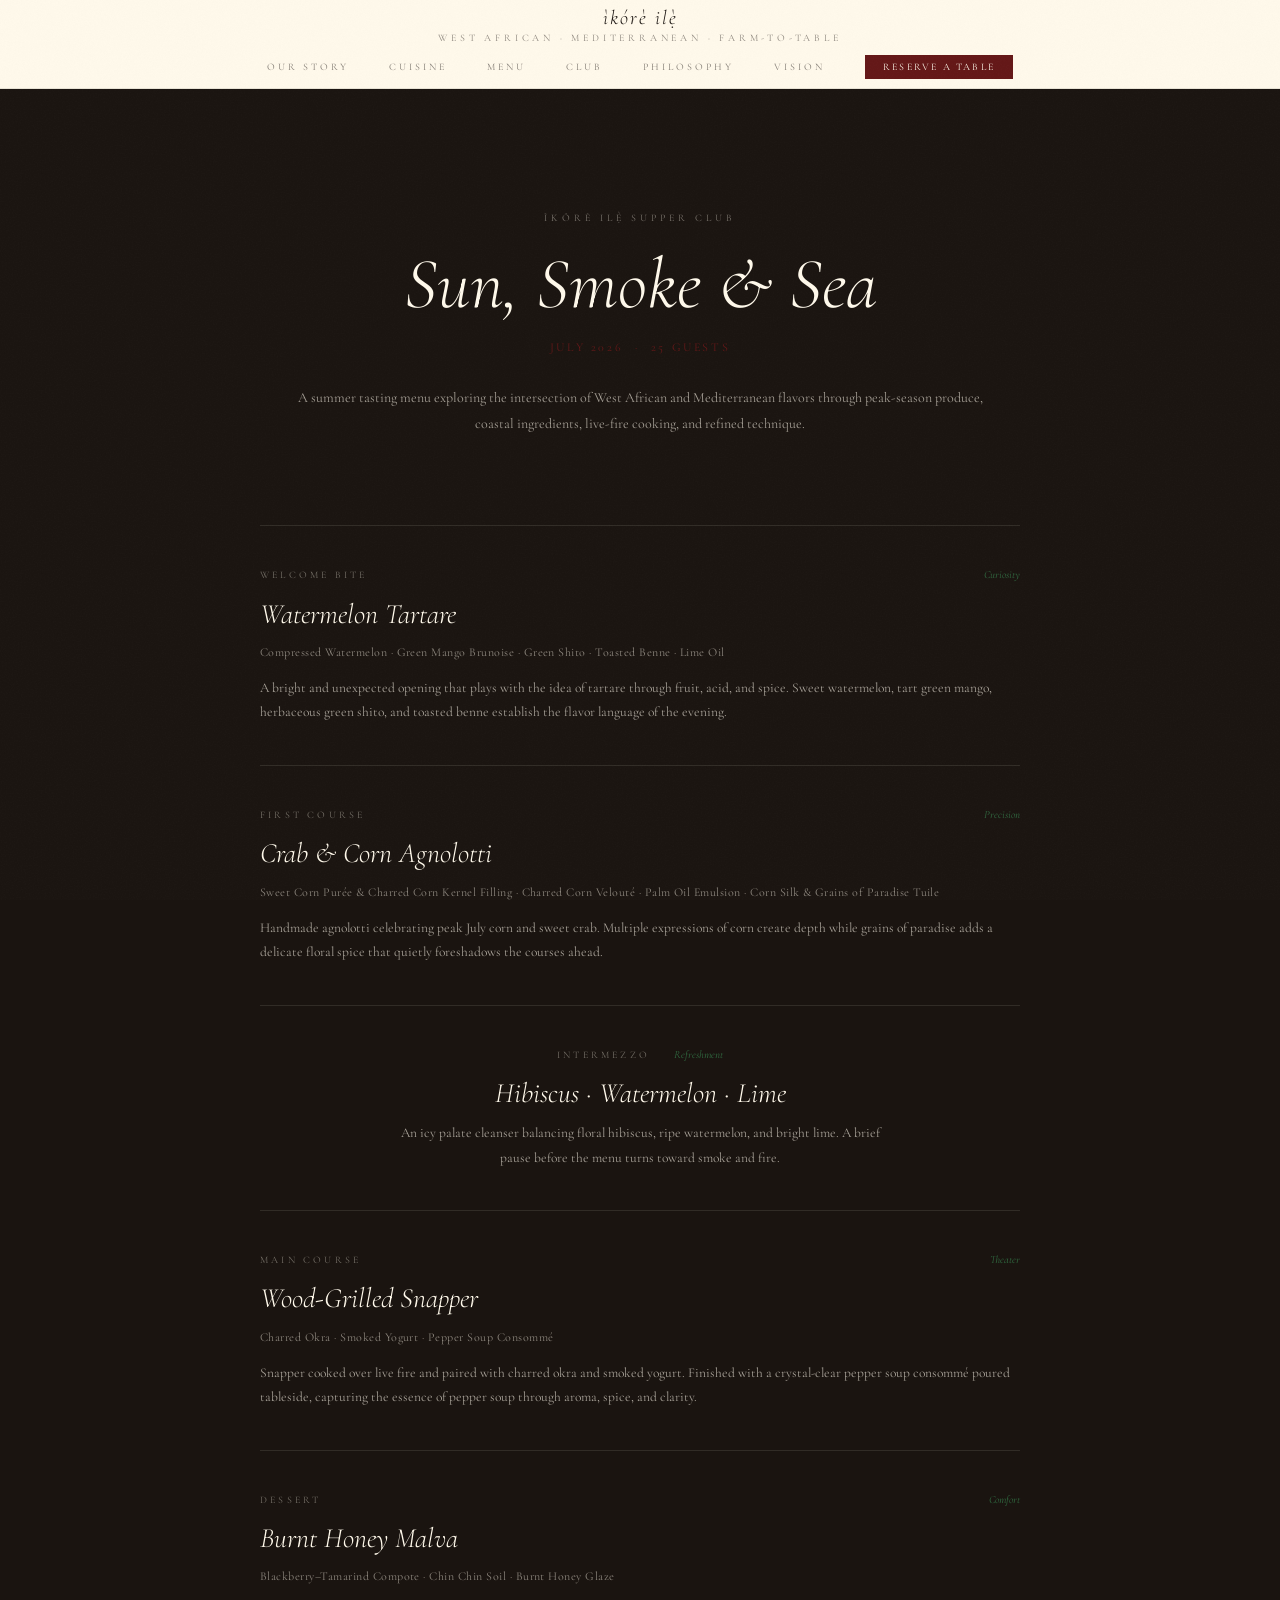
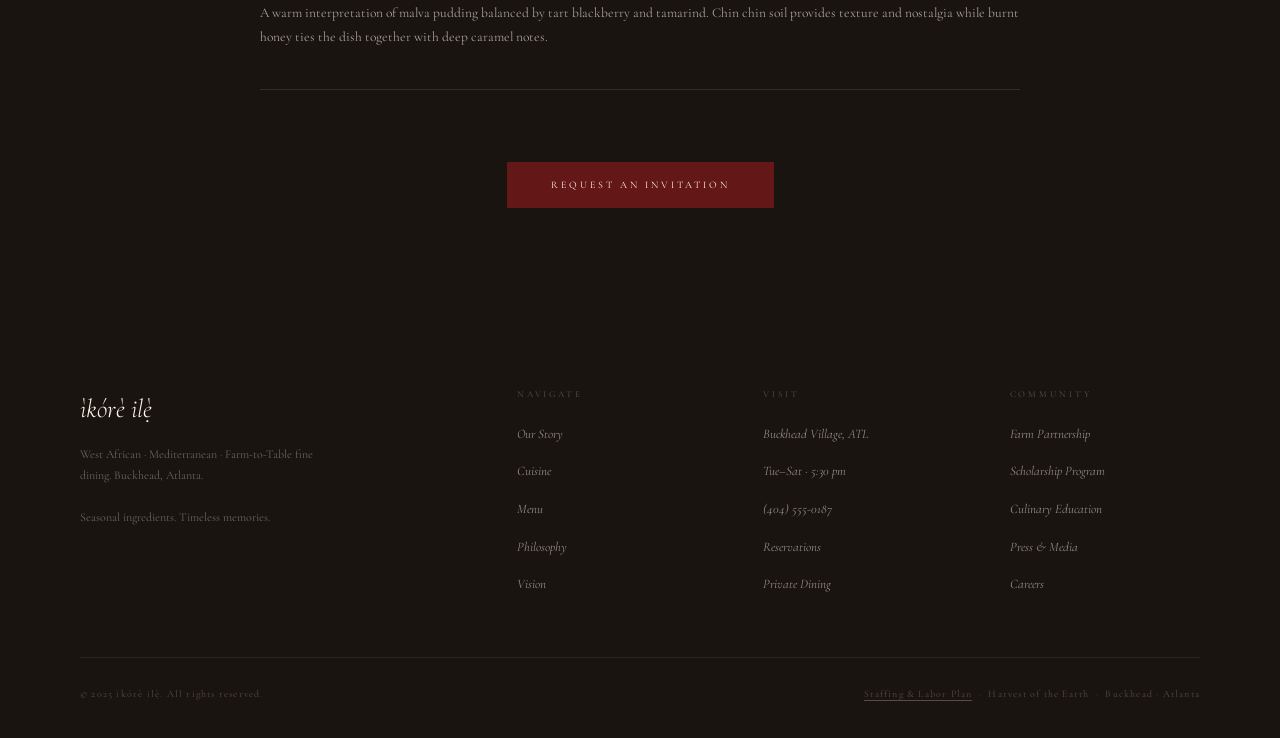
==== club.html @ 10a1b212 "Add multipage website for ìkórè ilẹ̀ Splits the single-page HTML into 8 focused pages: - index.html:" ====
<!DOCTYPE html>
<html lang="en">
<head>
<meta charset="UTF-8">
<meta name="viewport" content="width=device-width, initial-scale=1.0">
<title>The Club — ìkórè ilẹ̀</title>
<link rel="stylesheet" href="css/styles.css">
</head>
<body>

<nav id="main-nav">
  <a href="index.html" class="nav-wordmark">
    <strong>ìkórè ilẹ̀</strong>
    West African · Mediterranean · Farm-to-Table
  </a>
  <ul class="nav-links">
    <li><a href="story.html">Our Story</a></li>
    <li><a href="cuisine.html">Cuisine</a></li>
    <li><a href="menu.html">Menu</a></li>
    <li><a href="club.html">Club</a></li>
    <li><a href="philosophy.html">Philosophy</a></li>
    <li><a href="vision.html">Vision</a></li>
    <li class="reserve-link"><a href="reservation.html">Reserve a Table</a></li>
  </ul>
</nav>

<!-- HERO -->


<section id="club" style="margin-top: 82px;">
  <div class="club-header">
    <p class="club-label reveal">ìkórè ilẹ̀ Supper Club</p>
    <h2 class="club-title reveal reveal-delay-1">Sun, Smoke &amp; Sea</h2>
    <p class="club-meta reveal reveal-delay-2">July 2026 &nbsp;·&nbsp; 25 Guests</p>
    <p class="club-intro reveal reveal-delay-3">A summer tasting menu exploring the intersection of West African and Mediterranean flavors through peak-season produce, coastal ingredients, live-fire cooking, and refined technique.</p>
  </div>

  <div class="club-courses">

    <div class="club-course reveal">
      <div class="club-course-head">
        <span class="club-course-label">Welcome Bite</span>
        <span class="club-course-theme">Curiosity</span>
      </div>
      <h3 class="club-dish-name">Watermelon Tartare</h3>
      <p class="club-dish-components">Compressed Watermelon &middot; Green Mango Brunoise &middot; Green Shito &middot; Toasted Benne &middot; Lime Oil</p>
      <p class="club-dish-desc">A bright and unexpected opening that plays with the idea of tartare through fruit, acid, and spice. Sweet watermelon, tart green mango, herbaceous green shito, and toasted benne establish the flavor language of the evening.</p>
    </div>

    <div class="club-course reveal">
      <div class="club-course-head">
        <span class="club-course-label">First Course</span>
        <span class="club-course-theme">Precision</span>
      </div>
      <h3 class="club-dish-name">Crab &amp; Corn Agnolotti</h3>
      <p class="club-dish-components">Sweet Corn Pur&eacute;e &amp; Charred Corn Kernel Filling &middot; Charred Corn Velout&eacute; &middot; Palm Oil Emulsion &middot; Corn Silk &amp; Grains of Paradise Tuile</p>
      <p class="club-dish-desc">Handmade agnolotti celebrating peak July corn and sweet crab. Multiple expressions of corn create depth while grains of paradise adds a delicate floral spice that quietly foreshadows the courses ahead.</p>
    </div>

    <div class="club-course club-course-intermezzo reveal">
      <div class="club-course-head">
        <span class="club-course-label">Intermezzo</span>
        <span class="club-course-theme">Refreshment</span>
      </div>
      <h3 class="club-dish-name">Hibiscus &middot; Watermelon &middot; Lime</h3>
      <p class="club-dish-desc">An icy palate cleanser balancing floral hibiscus, ripe watermelon, and bright lime. A brief pause before the menu turns toward smoke and fire.</p>
    </div>

    <div class="club-course reveal">
      <div class="club-course-head">
        <span class="club-course-label">Main Course</span>
        <span class="club-course-theme">Theater</span>
      </div>
      <h3 class="club-dish-name">Wood-Grilled Snapper</h3>
      <p class="club-dish-components">Charred Okra &middot; Smoked Yogurt &middot; Pepper Soup Consomm&eacute;</p>
      <p class="club-dish-desc">Snapper cooked over live fire and paired with charred okra and smoked yogurt. Finished with a crystal-clear pepper soup consomm&eacute; poured tableside, capturing the essence of pepper soup through aroma, spice, and clarity.</p>
    </div>

    <div class="club-course reveal">
      <div class="club-course-head">
        <span class="club-course-label">Dessert</span>
        <span class="club-course-theme">Comfort</span>
      </div>
      <h3 class="club-dish-name">Burnt Honey Malva</h3>
      <p class="club-dish-components">Blackberry&ndash;Tamarind Compote &middot; Chin Chin Soil &middot; Burnt Honey Glaze</p>
      <p class="club-dish-desc">A warm interpretation of malva pudding balanced by tart blackberry and tamarind. Chin chin soil provides texture and nostalgia while burnt honey ties the dish together with deep caramel notes.</p>
    </div>

  </div>

  <div class="club-cta reveal">
    <a href="reservation.html" class="hero-cta">Request an Invitation</a>
  </div>
</section>


<footer>
  <div class="footer-grid">
    <div>
      <div class="footer-brand-word">ìkórè ilẹ̀</div>
      <p class="footer-tagline">West African · Mediterranean · Farm-to-Table fine dining. Buckhead, Atlanta.<br><br>Seasonal ingredients. Timeless memories.</p>
    </div>
    <div>
      <div class="footer-col-title">Navigate</div>
      <ul class="footer-links"><li><a href="story.html">Our Story</a></li><li><a href="cuisine.html">Cuisine</a></li><li><a href="menu.html">Menu</a></li><li><a href="philosophy.html">Philosophy</a></li><li><a href="vision.html">Vision</a></li></ul>
    </div>
    <div>
      <div class="footer-col-title">Visit</div>
      <ul class="footer-links"><li><a href="#">Buckhead Village, ATL</a></li><li><a href="#">Tue–Sat · 5:30 pm</a></li><li><a href="tel:+14045550187">(404) 555-0187</a></li><li><a href="mailto:reservations@ikoreile.com">Reservations</a></li><li><a href="#">Private Dining</a></li></ul>
    </div>
    <div>
      <div class="footer-col-title">Community</div>
      <ul class="footer-links"><li><a href="#">Farm Partnership</a></li><li><a href="#">Scholarship Program</a></li><li><a href="#">Culinary Education</a></li><li><a href="#">Press &amp; Media</a></li><li><a href="#">Careers</a></li></ul>
    </div>
  </div>
  <div class="footer-bottom">
    <span>© 2025 ìkórè ilẹ̀. All rights reserved.</span>
    <span><a href="staffing.html" style="color:inherit; text-decoration:none; border-bottom:1px solid rgba(255,249,235,0.25);">Staffing &amp; Labor Plan</a> &nbsp;·&nbsp; Harvest of the Earth &nbsp;·&nbsp; Buckhead · Atlanta</span>
  </div>
</footer>



<script>
  const reveals = document.querySelectorAll('.reveal, .reveal-left');
  const obs = new IntersectionObserver((entries) => {
    entries.forEach(e => { if (e.isIntersecting) { e.target.classList.add('visible'); obs.unobserve(e.target); } });
  }, { threshold: 0.1, rootMargin: '0px 0px -32px 0px' });
  reveals.forEach(el => obs.observe(el));
  const nav = document.getElementById('main-nav');
  window.addEventListener('scroll', () => { nav.style.boxShadow = window.scrollY > 20 ? '0 2px 24px rgba(26,20,16,0.1)' : 'none'; }, { passive: true });
</script>

</body>
</html>
---- css/styles.css ----
@import url('https://fonts.googleapis.com/css2?family=Cormorant+Garamond:ital,wght@0,300;0,400;0,500;0,600;1,300;1,400;1,500&display=swap');

  :root {
    --off-white: #FFF9EB;
    --black: #000000;
    --deep-red: #641717;
    --forest-green: #316D42;
    --ink: #1A1410;
    --paper: #FFF9EB;
  }

  *, *::before, *::after { box-sizing: border-box; margin: 0; padding: 0; }
  html { scroll-behavior: smooth; }

  body {
    background: var(--paper);
    color: var(--ink);
    font-family: 'Cormorant Garamond', Georgia, serif;
    font-size: 16px;
    line-height: 1.6;
    overflow-x: hidden;
  }

  body::before {
    content: '';
    position: fixed;
    inset: 0;
    background-image: url("data:image/svg+xml,%3Csvg xmlns='http://www.w3.org/2000/svg' width='400' height='400'%3E%3Cfilter id='n'%3E%3CfeTurbulence type='fractalNoise' baseFrequency='0.75' numOctaves='4' stitchTiles='stitch'/%3E%3CfeColorMatrix type='saturate' values='0'/%3E%3C/filter%3E%3Crect width='400' height='400' filter='url(%23n)' opacity='0.04'/%3E%3C/svg%3E");
    pointer-events: none;
    z-index: 9999;
    opacity: 0.6;
  }

  /* ── NAV ── */
  nav {
    position: fixed;
    top: 0; left: 0; right: 0;
    z-index: 500;
    background: var(--paper);
    border-bottom: 1px solid rgba(26,20,16,0.1);
    padding: 0 56px;
    transition: box-shadow 0.3s;
  }
  .nav-wordmark {
    display: block;
    text-align: center;
    font-size: 10px;
    font-weight: 400;
    letter-spacing: 0.38em;
    text-transform: uppercase;
    color: rgba(26,20,16,0.5);
    padding: 8px 0 2px;
    text-decoration: none;
  }
  .nav-wordmark strong {
    display: block;
    font-size: 20px;
    font-style: italic;
    font-weight: 300;
    letter-spacing: 0.1em;
    text-transform: none;
    color: var(--ink);
    line-height: 1;
    margin-bottom: 2px;
  }
  .nav-links {
    display: flex;
    justify-content: center;
    align-items: center;
    gap: 40px;
    padding: 5px 0 9px;
    list-style: none;
  }
  .nav-links li a {
    font-size: 10px;
    letter-spacing: 0.3em;
    text-transform: uppercase;
    color: rgba(26,20,16,0.55);
    text-decoration: none;
    transition: color 0.2s;
  }
  .nav-links li a:hover { color: var(--ink); }
  .nav-links .reserve-link a {
    color: var(--paper);
    background: var(--deep-red);
    padding: 6px 18px;
    opacity: 1;
    font-size: 10px;
    letter-spacing: 0.22em;
  }
  .nav-links .reserve-link a:hover { background: #7a1c1c; }

  /* ── HERO ── */
  #hero {
    margin-top: 82px;
    position: relative;
    height: calc(100vh - 82px);
    min-height: 680px;
    overflow: hidden;
    display: flex;
    align-items: center;
    justify-content: center;
  }
  .hero-bg {
    position: absolute;
    inset: 0;
  }
  .hero-bg img {
    width: 100%;
    height: 100%;
    object-fit: cover;
    object-position: center 30%;
    filter: brightness(0.35) contrast(1.1) sepia(8%);
  }
  .hero-bg::after {
    content: '';
    position: absolute;
    inset: 0;
    background: radial-gradient(ellipse at center, rgba(26,20,16,0.05) 0%, rgba(26,20,16,0.6) 100%);
  }
  .hero-center {
    position: relative;
    z-index: 2;
    display: flex;
    flex-direction: column;
    align-items: center;
    text-align: center;
  }
  .hero-logomark {
    width: 120px;
    height: 120px;
    margin-bottom: 32px;
    opacity: 0;
    transform: scale(0.88);
    animation: logoReveal 1.4s cubic-bezier(0.25,0.46,0.45,0.94) 0.3s forwards;
  }
  @keyframes logoReveal { to { opacity: 1; transform: scale(1); } }
  .hero-rule {
    width: 1px;
    height: 0;
    background: rgba(255,249,235,0.3);
    margin: 0 auto 32px;
    animation: lineGrow 1s ease 1s forwards;
  }
  @keyframes lineGrow { to { height: 60px; } }
  .hero-overline {
    font-size: 10px;
    letter-spacing: 0.44em;
    text-transform: uppercase;
    color: rgba(255,249,235,0.45);
    margin-bottom: 20px;
    opacity: 0;
    animation: fadeUp 0.9s ease 1.2s forwards;
  }
  .hero-headline {
    font-size: clamp(64px, 10vw, 128px);
    font-weight: 300;
    font-style: italic;
    line-height: 0.9;
    color: var(--paper);
    margin-bottom: 12px;
    opacity: 0;
    animation: fadeUp 1s ease 1.4s forwards;
  }
  .hero-headline-sub {
    font-size: clamp(32px, 5vw, 56px);
    font-weight: 300;
    font-style: italic;
    color: rgba(255,249,235,0.55);
    letter-spacing: 0.12em;
    margin-bottom: 40px;
    opacity: 0;
    animation: fadeUp 1s ease 1.5s forwards;
  }
  .hero-tagline {
    font-size: 11px;
    letter-spacing: 0.3em;
    text-transform: uppercase;
    color: rgba(255,249,235,0.38);
    opacity: 0;
    animation: fadeUp 1s ease 1.7s forwards;
    margin-bottom: 52px;
  }
  .hero-cta-group {
    display: flex;
    gap: 16px;
    opacity: 0;
    animation: fadeUp 1s ease 1.9s forwards;
  }
  .hero-cta {
    display: inline-block;
    background: var(--deep-red);
    color: var(--paper);
    font-size: 10px;
    letter-spacing: 0.3em;
    text-transform: uppercase;
    padding: 15px 44px;
    text-decoration: none;
    transition: background 0.25s;
  }
  .hero-cta:hover { background: #7a1c1c; }
  .hero-cta-ghost {
    display: inline-block;
    border: 1px solid rgba(255,249,235,0.28);
    color: rgba(255,249,235,0.7);
    font-size: 10px;
    letter-spacing: 0.3em;
    text-transform: uppercase;
    padding: 15px 44px;
    text-decoration: none;
    transition: border-color 0.25s, color 0.25s;
  }
  .hero-cta-ghost:hover { border-color: var(--paper); color: var(--paper); }
  @keyframes fadeUp {
    from { opacity: 0; transform: translateY(20px); }
    to { opacity: 1; transform: translateY(0); }
  }
  .hero-scroll-hint {
    position: absolute;
    bottom: 36px;
    left: 50%;
    transform: translateX(-50%);
    z-index: 2;
    display: flex;
    flex-direction: column;
    align-items: center;
    gap: 10px;
    opacity: 0;
    animation: fadeUp 1s ease 2.4s forwards;
  }
  .hero-scroll-hint span {
    font-size: 9px;
    letter-spacing: 0.36em;
    text-transform: uppercase;
    color: rgba(255,249,235,0.3);
  }
  .scroll-line {
    width: 1px;
    height: 40px;
    background: rgba(255,249,235,0.2);
    animation: scrollPulse 2.5s ease-in-out 2.4s infinite;
  }
  @keyframes scrollPulse {
    0%, 100% { transform: scaleY(1); opacity: 0.3; }
    50% { transform: scaleY(1.4); opacity: 0.7; }
  }

  /* ── MARQUEE ── */
  .marquee-band {
    background: var(--forest-green);
    overflow: hidden;
    padding: 13px 0;
  }
  .marquee-track {
    display: flex;
    white-space: nowrap;
    animation: marquee 30s linear infinite;
  }
  .marquee-item {
    font-size: 10px;
    letter-spacing: 0.32em;
    text-transform: uppercase;
    color: var(--paper);
    padding: 0 44px;
    display: flex;
    align-items: center;
    gap: 44px;
    opacity: 0.85;
  }
  .marquee-item::after { content: '◆'; font-size: 5px; opacity: 0.4; }
  @keyframes marquee {
    from { transform: translateX(0); }
    to { transform: translateX(-50%); }
  }

  /* ── MISSION ── */
  #mission {
    display: grid;
    grid-template-columns: 5fr 7fr;
    min-height: 88vh;
  }
  .mission-photo {
    position: relative;
    overflow: hidden;
  }
  .mission-photo img {
    width: 100%;
    height: 100%;
    object-fit: cover;
    display: block;
    filter: sepia(10%) contrast(1.08) brightness(0.72);
    transition: transform 0.8s ease;
  }
  .mission-photo:hover img { transform: scale(1.03); }
  .mission-content {
    padding: 96px 80px 96px 72px;
    display: flex;
    flex-direction: column;
    justify-content: center;
    background: var(--ink);
  }
  .section-label {
    font-size: 10px;
    letter-spacing: 0.36em;
    text-transform: uppercase;
    color: rgba(255,249,235,0.38);
    margin-bottom: 28px;
  }
  .section-label-dark {
    font-size: 10px;
    letter-spacing: 0.36em;
    text-transform: uppercase;
    color: rgba(26,20,16,0.42);
    margin-bottom: 28px;
  }
  .section-title {
    font-size: clamp(36px, 5vw, 62px);
    font-weight: 300;
    font-style: italic;
    line-height: 1;
    color: var(--paper);
    margin-bottom: 8px;
  }
  .section-title-dark {
    font-size: clamp(36px, 5vw, 62px);
    font-weight: 300;
    font-style: italic;
    line-height: 1;
    color: var(--ink);
    margin-bottom: 8px;
  }
  .mission-quote {
    font-size: clamp(22px, 3vw, 36px);
    font-weight: 300;
    font-style: italic;
    line-height: 1.3;
    color: var(--paper);
    margin-bottom: 36px;
    border-left: 2px solid var(--deep-red);
    padding-left: 28px;
    margin-top: 40px;
  }
  .mission-body {
    font-size: 14px;
    line-height: 1.85;
    color: rgba(255,249,235,0.62);
    max-width: 500px;
    margin-bottom: 60px;
  }
  .stats-grid {
    display: grid;
    grid-template-columns: 1fr 1fr;
    gap: 20px;
  }
  .stat-item {
    border-top: 1px solid rgba(255,249,235,0.12);
    padding-top: 18px;
  }
  .stat-num {
    font-size: 40px;
    font-weight: 300;
    font-style: italic;
    color: var(--paper);
    line-height: 1;
    margin-bottom: 5px;
  }
  .stat-label {
    font-size: 10px;
    letter-spacing: 0.2em;
    text-transform: uppercase;
    color: rgba(255,249,235,0.38);
    line-height: 1.5;
  }

  /* ── INTERIOR SCATTER ── */
  #interiors {
    background: var(--paper);
    padding: 0;
  }
  .interior-strip {
    display: grid;
    grid-template-columns: 3fr 2fr 3fr;
    height: 460px;
  }
  .interior-strip-wide {
    display: grid;
    grid-template-columns: 2fr 3fr 2fr;
    height: 340px;
    margin-top: 2px;
  }
  .interior-cell {
    position: relative;
    overflow: hidden;
    cursor: pointer;
  }
  .interior-cell img {
    width: 100%;
    height: 100%;
    object-fit: cover;
    filter: sepia(10%) contrast(1.08) brightness(0.82);
    transition: transform 0.7s cubic-bezier(0.25,0.46,0.45,0.94), filter 0.4s;
  }
  .interior-cell:hover img {
    transform: scale(1.05);
    filter: sepia(5%) contrast(1.04) brightness(0.92);
  }
  .interior-gap { background: var(--paper); width: 2px; }
  .interior-caption {
    position: absolute;
    bottom: 0; left: 0; right: 0;
    padding: 22px 26px;
    background: linear-gradient(to top, rgba(26,20,16,0.72) 0%, transparent 100%);
    opacity: 0;
    transition: opacity 0.3s;
  }
  .interior-cell:hover .interior-caption { opacity: 1; }
  .interior-caption span {
    font-size: 10px;
    letter-spacing: 0.28em;
    text-transform: uppercase;
    color: rgba(255,249,235,0.7);
  }

  /* ── CUISINE ── */
  #cuisine {
    padding: 128px 0 0;
    background: var(--paper);
  }
  .cuisine-header {
    padding: 0 80px 72px;
    display: flex;
    justify-content: space-between;
    align-items: flex-end;
  }
  .cuisine-subtext {
    font-size: 13px;
    color: rgba(26,20,16,0.5);
    max-width: 320px;
    text-align: right;
    line-height: 1.75;
    font-style: italic;
  }
  .region-grid { display: grid; grid-template-columns: repeat(4, 1fr); }
  .region-card {
    position: relative;
    height: 540px;
    overflow: hidden;
    cursor: pointer;
  }
  .region-card img {
    width: 100%;
    height: 100%;
    object-fit: cover;
    filter: sepia(18%) contrast(1.12) brightness(0.62);
    transition: transform 0.8s cubic-bezier(0.25,0.46,0.45,0.94);
  }
  .region-card:hover img { transform: scale(1.07); }
  .region-overlay {
    position: absolute;
    inset: 0;
    background: linear-gradient(to top, rgba(26,20,16,0.9) 0%, rgba(26,20,16,0.1) 55%, transparent 100%);
  }
  .region-info {
    position: absolute;
    bottom: 0; left: 0; right: 0;
    padding: 44px 36px;
    color: var(--paper);
  }
  .region-flag { font-size: 26px; margin-bottom: 14px; display: block; }
  .region-name {
    font-size: 30px;
    font-weight: 300;
    font-style: italic;
    line-height: 1;
    margin-bottom: 10px;
  }
  .region-dishes {
    font-size: 10px;
    letter-spacing: 0.2em;
    text-transform: uppercase;
    color: rgba(255,249,235,0.5);
    line-height: 1.8;
  }

  /* ── PHILOSOPHY ── */
  #philosophy {
    background: var(--paper);
    display: grid;
    grid-template-columns: 5fr 7fr;
    min-height: 720px;
  }
  .philosophy-visual { position: relative; overflow: hidden; }
  .philosophy-visual img {
    width: 100%;
    height: 100%;
    object-fit: cover;
    filter: sepia(14%) contrast(1.1) brightness(0.78);
  }
  .philosophy-badge {
    position: absolute;
    top: 44px; left: 44px;
    width: 104px; height: 104px;
    background: var(--forest-green);
    display: flex;
    flex-direction: column;
    align-items: center;
    justify-content: center;
    gap: 3px;
  }
  .badge-top { font-size: 8px; letter-spacing: 0.28em; text-transform: uppercase; color: rgba(255,249,235,0.65); text-align: center; }
  .badge-main { font-size: 14px; font-style: italic; font-weight: 300; color: var(--paper); text-align: center; line-height: 1.3; }
  .philosophy-content {
    padding: 96px 80px;
    display: flex;
    flex-direction: column;
    justify-content: center;
    background: var(--paper);
  }
  .pillars { display: flex; flex-direction: column; margin-top: 40px; }
  .pillar {
    display: grid;
    grid-template-columns: 44px 1fr;
    gap: 24px;
    padding: 28px 0;
    border-bottom: 1px solid rgba(26,20,16,0.08);
    align-items: start;
  }
  .pillar:first-child { border-top: 1px solid rgba(26,20,16,0.08); }
  .pillar-num { font-size: 34px; font-weight: 300; font-style: italic; color: rgba(26,20,16,0.18); line-height: 1; }
  .pillar-title { font-size: 19px; font-weight: 400; font-style: italic; color: var(--ink); margin-bottom: 7px; }
  .pillar-text { font-size: 13px; color: rgba(26,20,16,0.58); line-height: 1.75; }

  /* ── MENU ── */
  #menu {
    background: var(--deep-red);
    padding: 120px 80px;
  }
  .menu-header {
    display: flex;
    justify-content: space-between;
    align-items: flex-end;
    margin-bottom: 72px;
    border-bottom: 1px solid rgba(255,249,235,0.15);
    padding-bottom: 28px;
  }
  .menu-header .section-label { color: rgba(255,249,235,0.45); }
  .menu-header .section-title { color: var(--paper); }
  .menu-season { font-size: 11px; letter-spacing: 0.24em; text-transform: uppercase; color: rgba(255,249,235,0.42); text-align: right; font-style: italic; }
  .menu-columns { display: grid; grid-template-columns: 1fr 1fr; gap: 80px; }
  .menu-category-label {
    font-size: 10px;
    letter-spacing: 0.36em;
    text-transform: uppercase;
    color: rgba(255,249,235,0.38);
    margin-bottom: 32px;
    display: flex;
    align-items: center;
    gap: 16px;
  }
  .menu-category-label::after { content: ''; flex: 1; height: 1px; background: rgba(255,249,235,0.15); }
  .dish {
    display: grid;
    grid-template-columns: 1fr auto;
    gap: 16px;
    align-items: start;
    padding: 20px 0;
    border-bottom: 1px solid rgba(255,249,235,0.08);
  }
  .dish:last-child { border-bottom: none; }
  .dish-name { font-size: 20px; font-weight: 300; font-style: italic; color: var(--paper); line-height: 1.2; margin-bottom: 5px; }
  .dish-desc { font-size: 12px; color: rgba(255,249,235,0.48); line-height: 1.55; }
  .dish-tags { display: flex; gap: 5px; flex-wrap: wrap; margin-top: 8px; }
  .dish-tag { font-size: 8px; letter-spacing: 0.18em; text-transform: uppercase; background: rgba(255,249,235,0.1); color: rgba(255,249,235,0.65); padding: 3px 8px; }
  .dish-price { font-size: 17px; font-weight: 300; font-style: italic; color: rgba(255,249,235,0.6); white-space: nowrap; }

  /* ── KITCHEN INTERLUDE ── */
  .kitchen-interlude {
    height: 500px;
    position: relative;
    overflow: hidden;
  }
  .kitchen-interlude img {
    width: 100%;
    height: 100%;
    object-fit: cover;
    object-position: center 30%;
    filter: sepia(8%) contrast(1.05) brightness(0.55);
  }
  .kitchen-interlude-text {
    position: absolute;
    bottom: 64px;
    left: 80px;
    z-index: 2;
  }
  .kitchen-interlude-text span {
    display: block;
    font-size: 10px;
    letter-spacing: 0.32em;
    text-transform: uppercase;
    color: rgba(255,249,235,0.45);
    margin-bottom: 16px;
  }
  .kitchen-interlude-text p {
    font-size: clamp(28px, 4vw, 52px);
    font-weight: 300;
    font-style: italic;
    color: var(--paper);
    line-height: 1.2;
    max-width: 580px;
  }

  /* ── LOCATION ── */
  #location {
    display: grid;
    grid-template-columns: 1fr 1fr;
    min-height: 60vh;
  }
  .location-data {
    padding: 96px 72px;
    background: var(--ink);
  }
  .location-data .section-label { color: rgba(255,249,235,0.38); }
  .location-data .section-title { color: var(--paper); margin-bottom: 48px; }
  .location-stat {
    display: flex;
    justify-content: space-between;
    align-items: baseline;
    padding: 16px 0;
    border-bottom: 1px solid rgba(255,249,235,0.08);
    font-size: 13px;
    color: rgba(255,249,235,0.58);
  }
  .location-stat strong { font-size: 26px; font-weight: 300; font-style: italic; color: var(--paper); }
  .what-missing {
    padding: 96px 80px;
    background: var(--paper);
    display: flex;
    flex-direction: column;
    justify-content: center;
  }
  .missing-title { font-size: 30px; font-weight: 300; font-style: italic; color: var(--ink); margin-bottom: 32px; line-height: 1.2; }
  .missing-list { list-style: none; }
  .missing-list li {
    font-size: 13px;
    color: rgba(26,20,16,0.65);
    padding: 14px 0;
    border-bottom: 1px solid rgba(26,20,16,0.08);
    display: flex;
    align-items: flex-start;
    gap: 16px;
    line-height: 1.55;
  }
  .missing-list li::before { content: '→'; color: var(--forest-green); font-size: 14px; flex-shrink: 0; margin-top: 1px; }
  .competition-note {
    margin-top: 36px;
    padding: 24px;
    border: 1px solid rgba(26,20,16,0.1);
    font-size: 12px;
    line-height: 1.75;
    color: rgba(26,20,16,0.58);
  }
  .competition-note strong { color: var(--deep-red); font-size: 15px; font-style: italic; font-weight: 400; display: block; margin-bottom: 6px; }

  /* ── VISION ── */
  #vision {
    background: var(--forest-green);
    padding: 120px 80px;
    text-align: center;
  }
  .vision-label { font-size: 10px; letter-spacing: 0.36em; text-transform: uppercase; color: rgba(255,249,235,0.45); margin-bottom: 36px; }
  .vision-title { font-size: clamp(34px, 5vw, 62px); font-weight: 300; font-style: italic; color: var(--paper); line-height: 1.15; max-width: 760px; margin: 0 auto 28px; }
  .vision-subtitle { font-size: 13px; letter-spacing: 0.12em; color: rgba(255,249,235,0.55); max-width: 460px; margin: 0 auto 80px; line-height: 1.85; }
  .vision-pillars { display: grid; grid-template-columns: repeat(3, 1fr); gap: 2px; max-width: 960px; margin: 0 auto; }
  .vision-pillar { background: rgba(255,249,235,0.07); padding: 52px 36px; text-align: left; transition: background 0.3s; }
  .vision-pillar:hover { background: rgba(255,249,235,0.12); }
  .vision-pillar-icon { font-size: 26px; margin-bottom: 18px; display: block; }
  .vision-pillar-name { font-size: 23px; font-weight: 300; font-style: italic; color: var(--paper); margin-bottom: 12px; }
  .vision-pillar-text { font-size: 13px; color: rgba(255,249,235,0.52); line-height: 1.78; }

  /* ── RESERVATION ── */
  #reservation { display: grid; grid-template-columns: 1fr 1fr; min-height: 72vh; }
  .reservation-photo { position: relative; overflow: hidden; }
  .reservation-photo img {
    width: 100%;
    height: 100%;
    object-fit: cover;
    filter: sepia(16%) contrast(1.12) brightness(0.65);
    transition: transform 0.8s ease;
  }
  .reservation-photo:hover img { transform: scale(1.03); }
  .reservation-content {
    background: var(--paper);
    padding: 96px 80px;
    display: flex;
    flex-direction: column;
    justify-content: center;
  }
  .reservation-content .section-label-dark { margin-bottom: 16px; }
  .contact-line {
    display: flex;
    flex-direction: column;
    gap: 4px;
    padding: 22px 0;
    border-bottom: 1px solid rgba(26,20,16,0.1);
  }
  .contact-line:first-of-type { border-top: 1px solid rgba(26,20,16,0.1); margin-top: 36px; }
  .contact-type { font-size: 9px; letter-spacing: 0.32em; text-transform: uppercase; color: rgba(26,20,16,0.38); }
  .contact-value { font-size: 19px; font-weight: 300; font-style: italic; color: var(--ink); text-decoration: none; transition: color 0.2s; }
  .contact-value:hover { color: var(--deep-red); }
  .reserve-btn {
    display: inline-block;
    background: var(--deep-red);
    color: var(--paper);
    font-family: 'Cormorant Garamond', serif;
    font-size: 11px;
    letter-spacing: 0.28em;
    text-transform: uppercase;
    padding: 18px 52px;
    text-decoration: none;
    cursor: pointer;
    border: none;
    margin-top: 48px;
    align-self: flex-start;
    transition: background 0.25s;
  }
  .reserve-btn:hover { background: #7a1c1c; }

  /* ── FOOTER ── */
  footer { background: var(--ink); padding: 80px 80px 36px; }
  .footer-grid { display: grid; grid-template-columns: 2fr 1fr 1fr 1fr; gap: 56px; margin-bottom: 60px; }
  .footer-brand-word { font-size: 26px; font-weight: 300; font-style: italic; color: var(--paper); margin-bottom: 14px; }
  .footer-tagline { font-size: 12px; color: rgba(255,249,235,0.35); line-height: 1.75; max-width: 250px; }
  .footer-col-title { font-size: 9px; letter-spacing: 0.32em; text-transform: uppercase; color: rgba(255,249,235,0.28); margin-bottom: 18px; }
  .footer-links { list-style: none; display: flex; flex-direction: column; gap: 12px; }
  .footer-links li a { font-size: 13px; font-style: italic; color: rgba(255,249,235,0.52); text-decoration: none; transition: color 0.2s; }
  .footer-links li a:hover { color: var(--paper); }
  .footer-bottom { display: flex; justify-content: space-between; align-items: center; padding-top: 28px; border-top: 1px solid rgba(255,249,235,0.07); font-size: 10px; color: rgba(255,249,235,0.25); letter-spacing: 0.12em; }

  /* ── SCROLL REVEALS ── */
  .reveal { opacity: 0; transform: translateY(24px); transition: opacity 0.85s cubic-bezier(0.25,0.46,0.45,0.94), transform 0.85s cubic-bezier(0.25,0.46,0.45,0.94); }
  .reveal.visible { opacity: 1; transform: translateY(0); }
  .reveal-delay-1 { transition-delay: 0.12s; }
  .reveal-delay-2 { transition-delay: 0.24s; }
  .reveal-delay-3 { transition-delay: 0.36s; }
  .reveal-left { opacity: 0; transform: translateX(-20px); transition: opacity 0.9s ease, transform 0.9s ease; }
  .reveal-left.visible { opacity: 1; transform: translateX(0); }

  /* ══════════════════════════════════
     CLUB
  ══════════════════════════════════ */
  #club {
    background: var(--ink);
    padding: 128px 80px 100px;
  }
  .club-header {
    max-width: 720px;
    margin: 0 auto 88px;
    text-align: center;
  }
  .club-label {
    font-size: 10px;
    letter-spacing: 0.4em;
    text-transform: uppercase;
    color: rgba(255,249,235,0.42);
    margin-bottom: 22px;
  }
  .club-title {
    font-size: clamp(40px, 6vw, 72px);
    font-weight: 300;
    font-style: italic;
    line-height: 1;
    color: var(--paper);
    margin-bottom: 18px;
  }
  .club-meta {
    font-size: 12px;
    letter-spacing: 0.22em;
    text-transform: uppercase;
    color: var(--deep-red);
    margin-bottom: 28px;
  }
  .club-intro {
    font-size: 14px;
    line-height: 1.85;
    color: rgba(255,249,235,0.6);
  }

  .club-courses {
    max-width: 760px;
    margin: 0 auto;
  }
  .club-course {
    padding: 40px 0;
    border-top: 1px solid rgba(255,249,235,0.1);
  }
  .club-course:last-child {
    border-bottom: 1px solid rgba(255,249,235,0.1);
  }
  .club-course-intermezzo {
    text-align: center;
  }
  .club-course-intermezzo .club-dish-desc {
    max-width: 480px;
    margin: 0 auto;
  }
  .club-course-head {
    display: flex;
    justify-content: space-between;
    align-items: baseline;
    margin-bottom: 14px;
  }
  .club-course-intermezzo .club-course-head {
    justify-content: center;
    gap: 24px;
  }
  .club-course-label {
    font-size: 10px;
    letter-spacing: 0.32em;
    text-transform: uppercase;
    color: rgba(255,249,235,0.4);
  }
  .club-course-theme {
    font-size: 11px;
    font-style: italic;
    color: var(--forest-green);
  }
  .club-dish-name {
    font-size: 28px;
    font-weight: 300;
    font-style: italic;
    color: var(--paper);
    line-height: 1.15;
    margin-bottom: 12px;
  }
  .club-dish-components {
    font-size: 12px;
    letter-spacing: 0.04em;
    color: rgba(255,249,235,0.5);
    margin-bottom: 14px;
    line-height: 1.7;
  }
  .club-dish-desc {
    font-size: 13.5px;
    line-height: 1.8;
    color: rgba(255,249,235,0.62);
  }

  .club-cta {
    text-align: center;
    margin-top: 72px;
  }
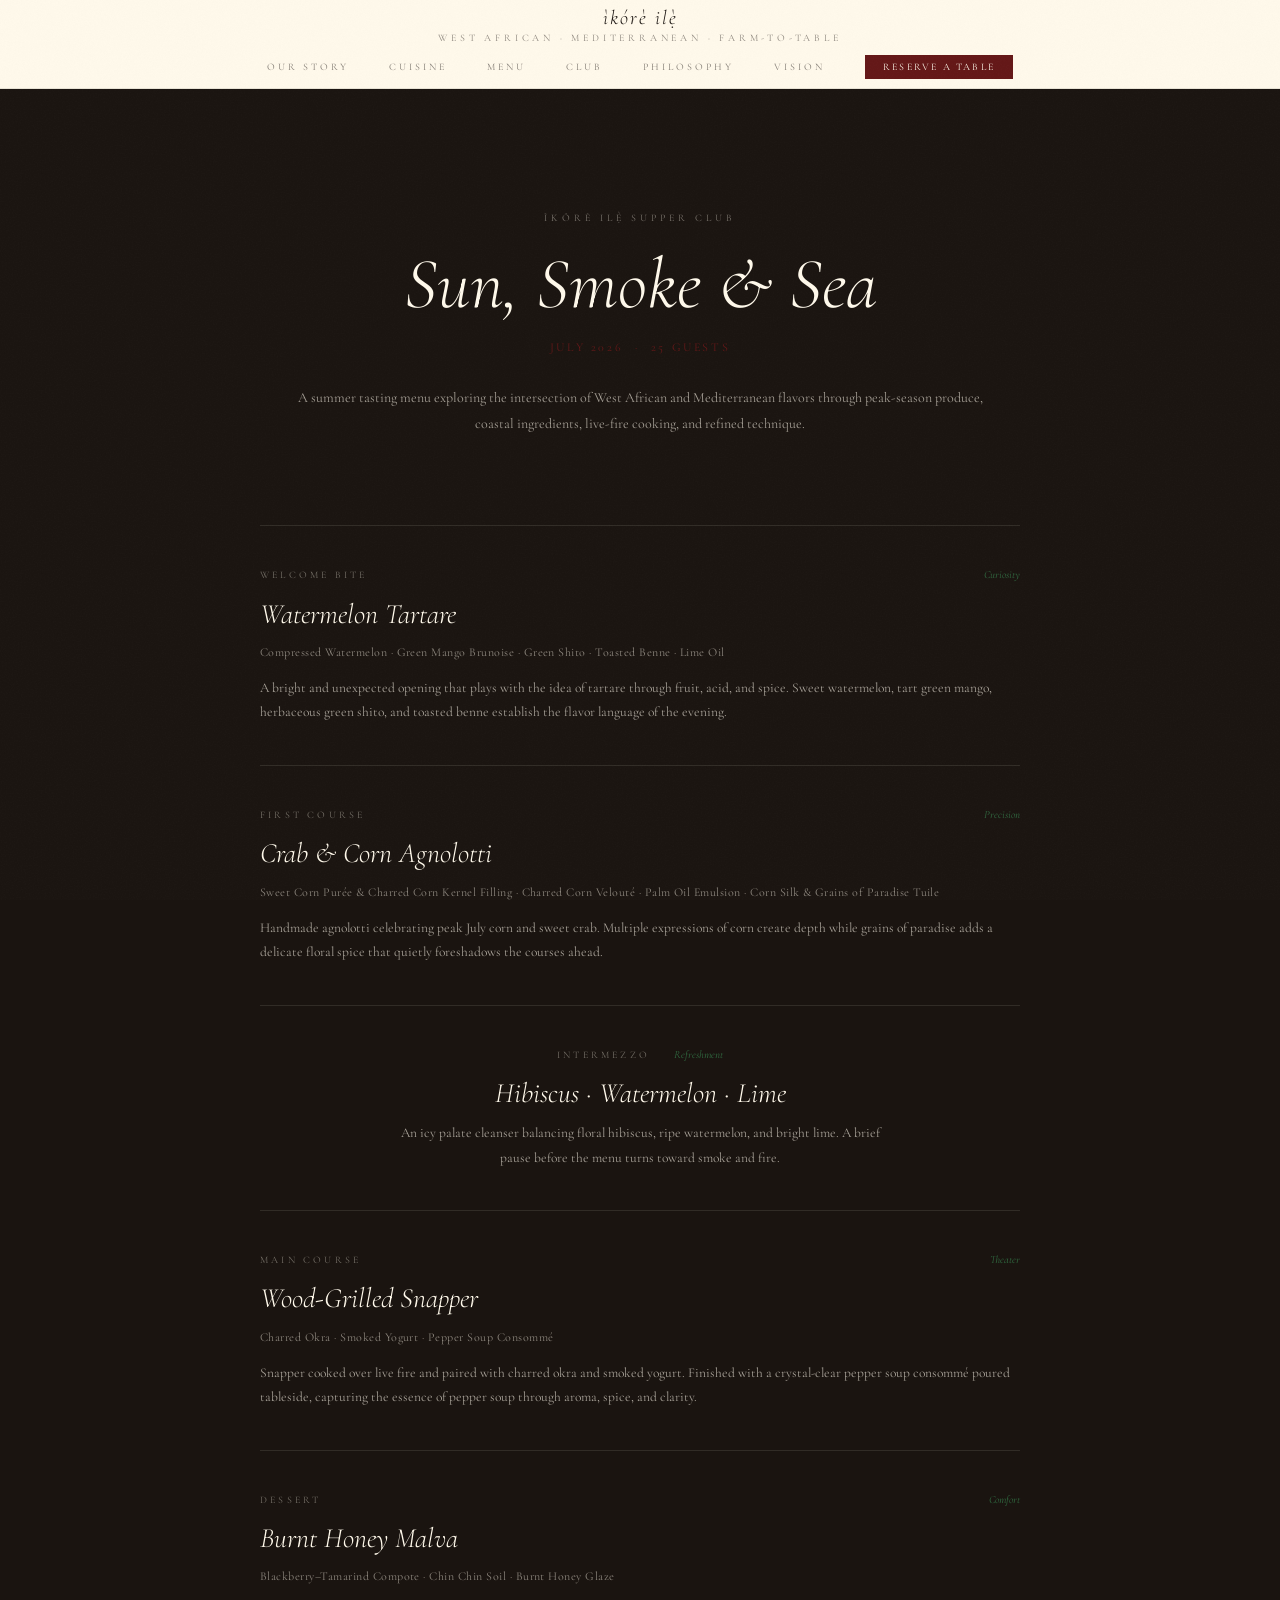
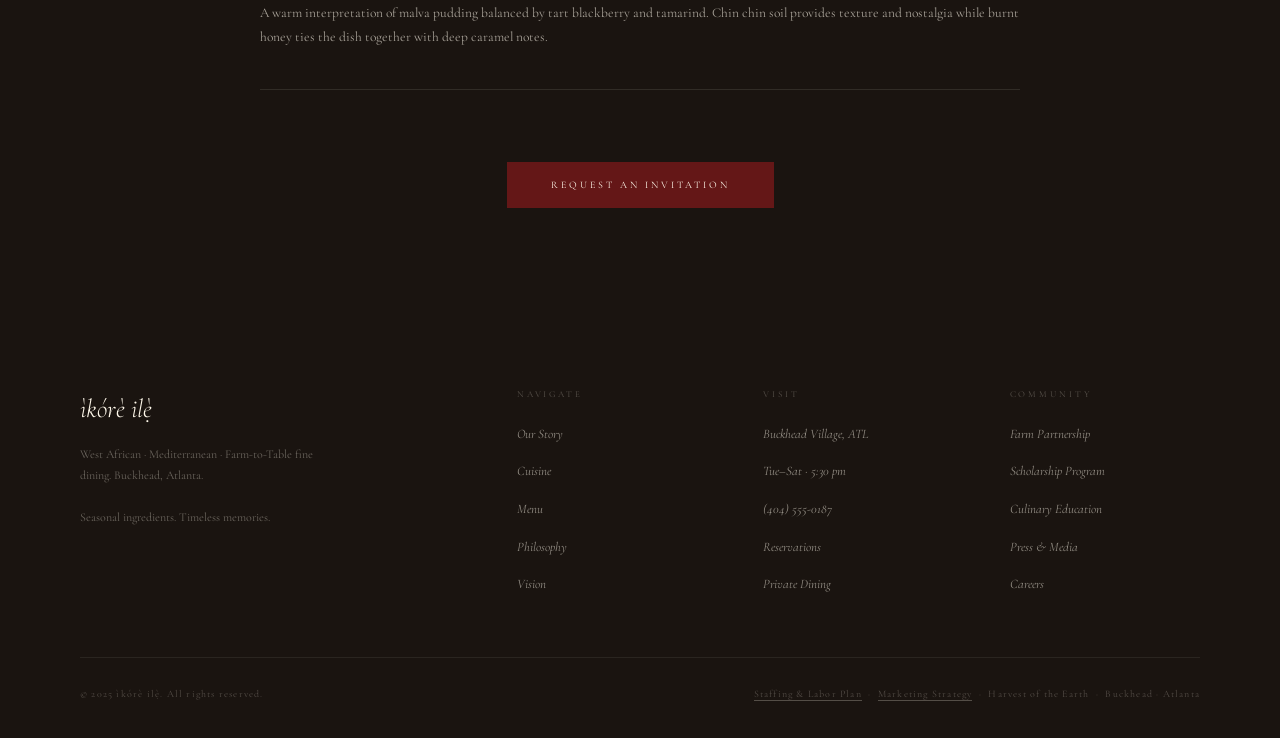
==== commit c5df2d27: "Add marketing strategy page and link it from footer Adds strategy.html — a detailed internal plannin" ====
--- a/club.html
+++ b/club.html
@@ -115,7 +115,7 @@
   </div>
   <div class="footer-bottom">
     <span>© 2025 ìkórè ilẹ̀. All rights reserved.</span>
-    <span><a href="staffing.html" style="color:inherit; text-decoration:none; border-bottom:1px solid rgba(255,249,235,0.25);">Staffing &amp; Labor Plan</a> &nbsp;·&nbsp; Harvest of the Earth &nbsp;·&nbsp; Buckhead · Atlanta</span>
+    <span><a href="staffing.html" style="color:inherit; text-decoration:none; border-bottom:1px solid rgba(255,249,235,0.25);">Staffing &amp; Labor Plan</a> &nbsp;·&nbsp; <a href="strategy.html" style="color:inherit; text-decoration:none; border-bottom:1px solid rgba(255,249,235,0.25);">Marketing Strategy</a> &nbsp;·&nbsp; Harvest of the Earth &nbsp;·&nbsp; Buckhead · Atlanta</span>
   </div>
 </footer>
 
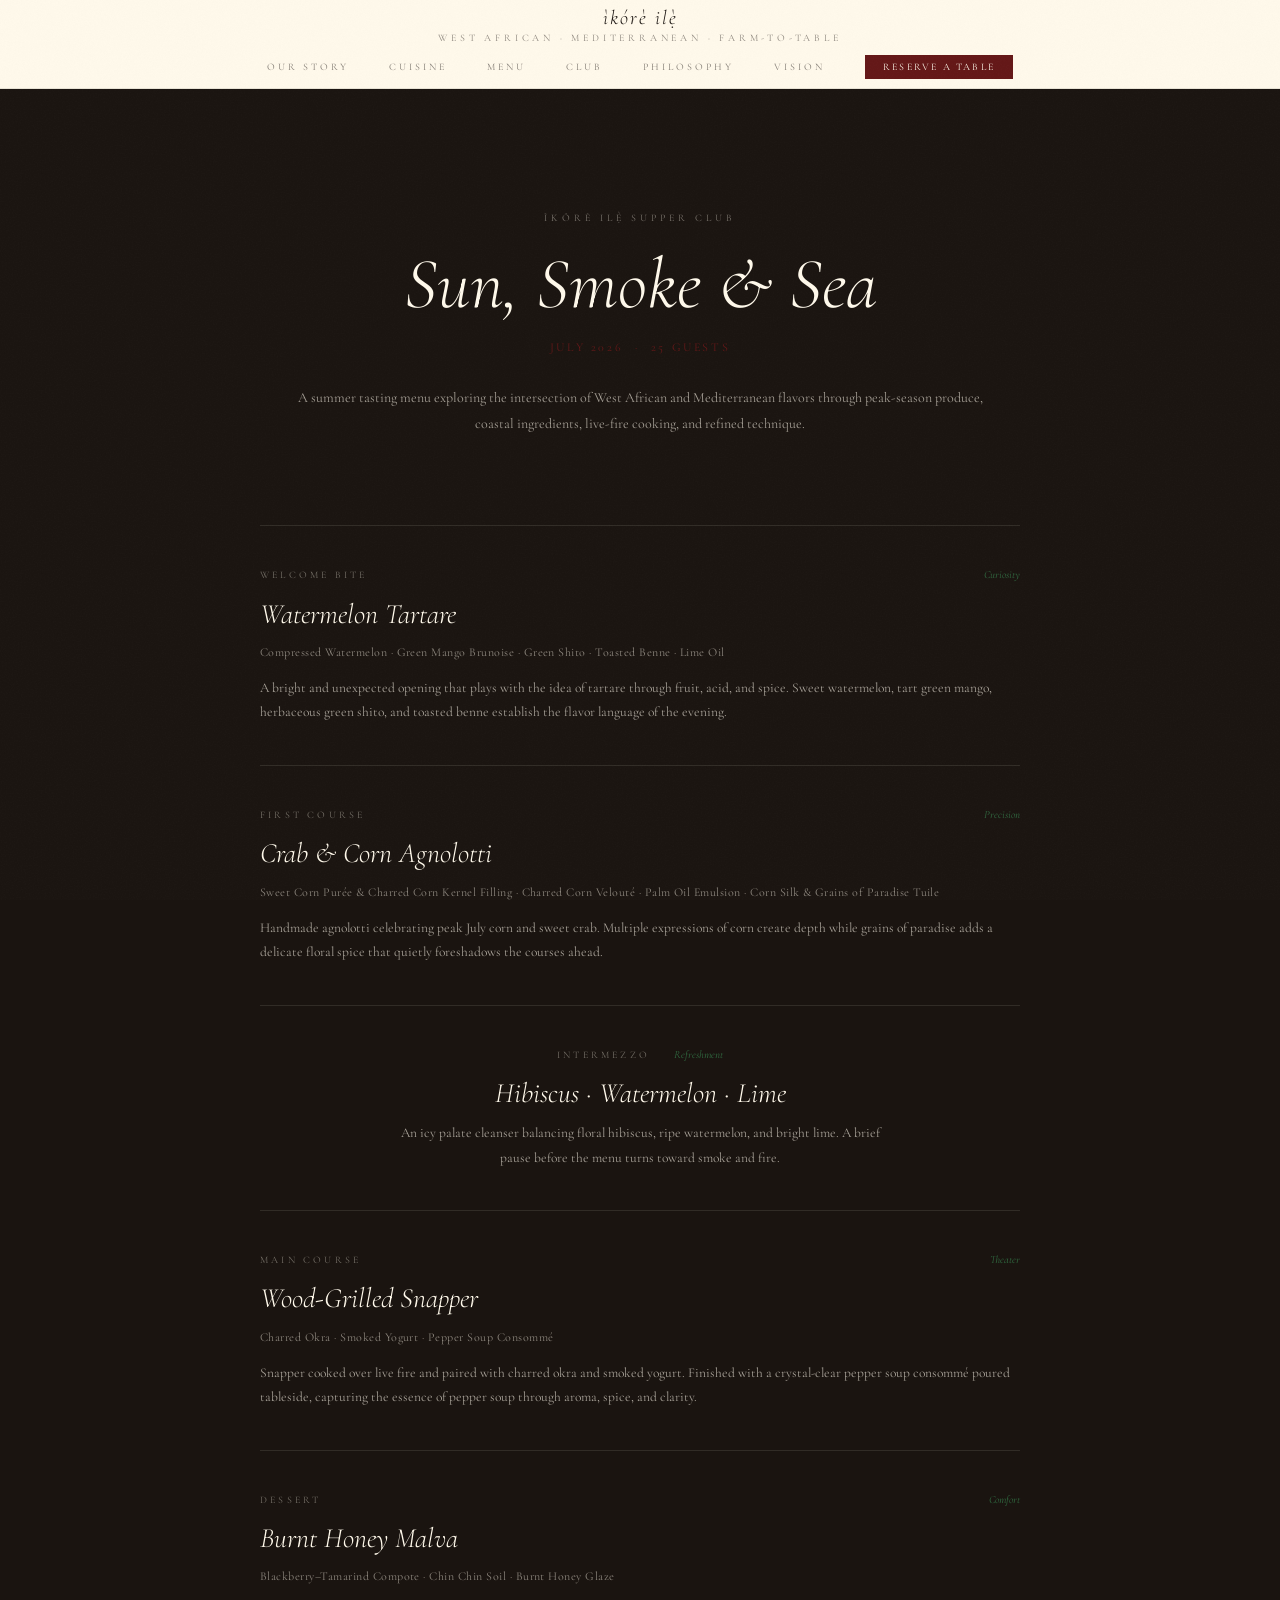
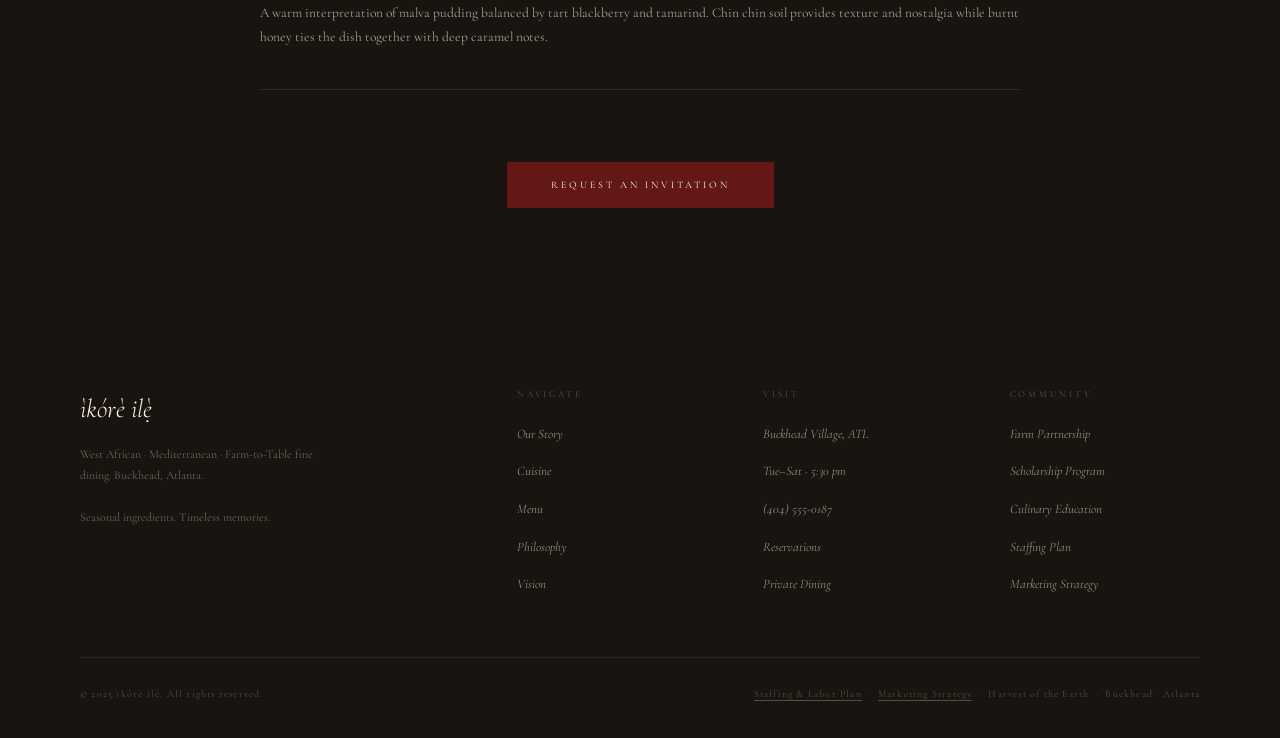
==== commit 0aab085e: "Make staffing and strategy pages fully public-facing - Replace simplified back-link nav with the ful" ====
--- a/club.html
+++ b/club.html
@@ -110,7 +110,7 @@
     </div>
     <div>
       <div class="footer-col-title">Community</div>
-      <ul class="footer-links"><li><a href="#">Farm Partnership</a></li><li><a href="#">Scholarship Program</a></li><li><a href="#">Culinary Education</a></li><li><a href="#">Press &amp; Media</a></li><li><a href="#">Careers</a></li></ul>
+      <ul class="footer-links"><li><a href="#">Farm Partnership</a></li><li><a href="#">Scholarship Program</a></li><li><a href="#">Culinary Education</a></li><li><a href="staffing.html">Staffing Plan</a></li><li><a href="strategy.html">Marketing Strategy</a></li></ul>
     </div>
   </div>
   <div class="footer-bottom">
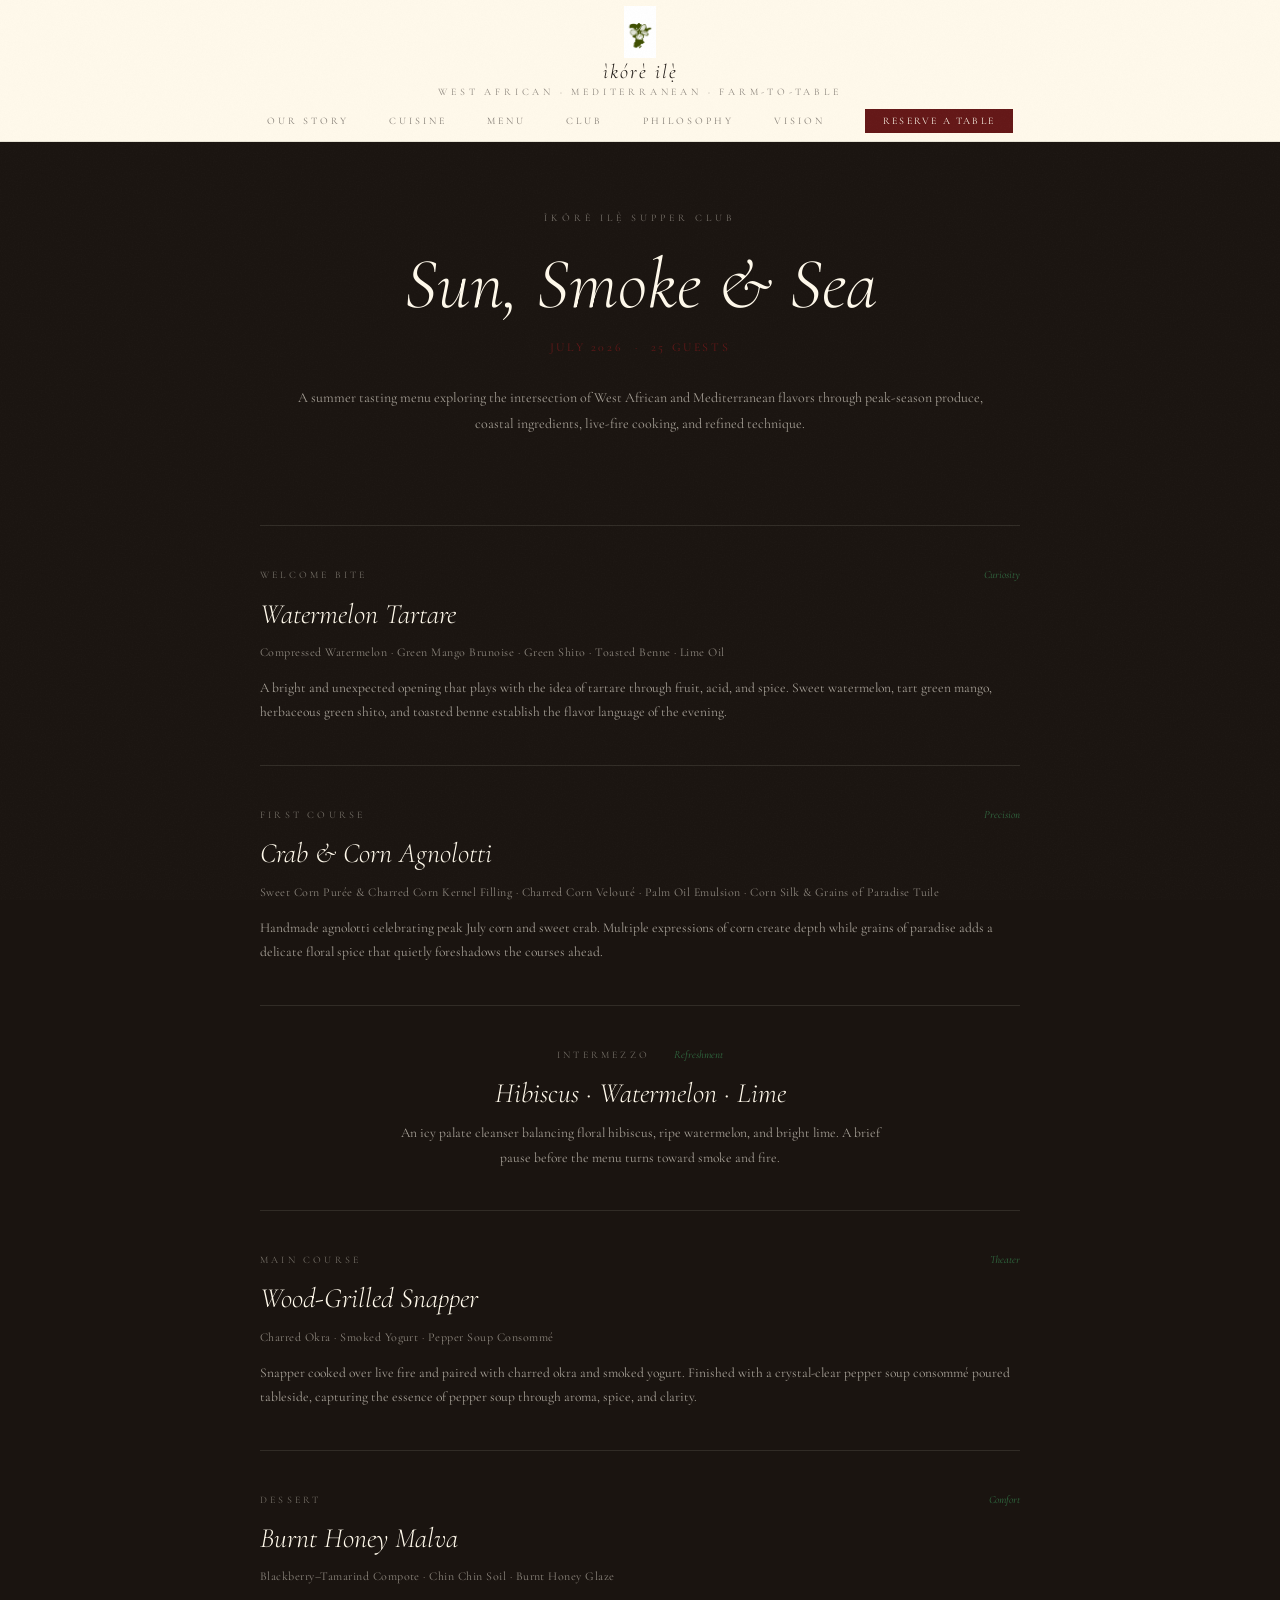
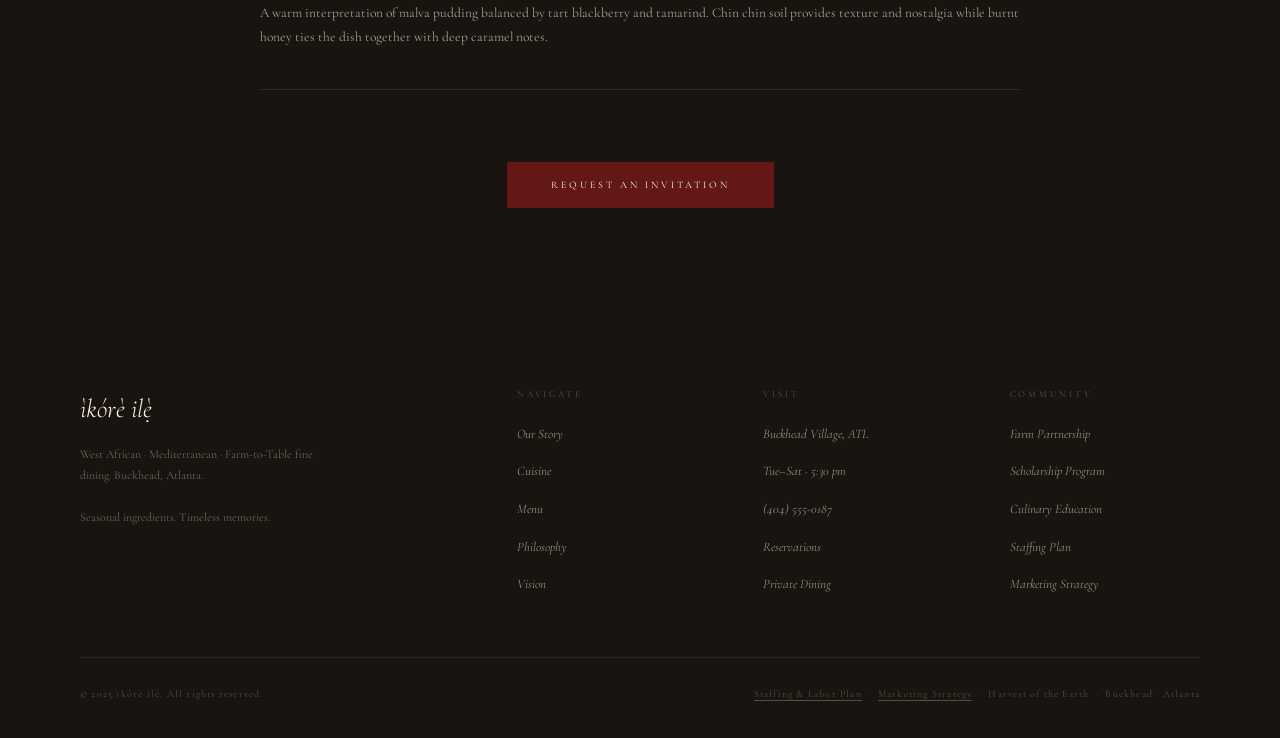
==== commit 4d4b40b0: "Replace placeholder SVG with real brand logo Adds img/logo.png (botanical flower-over-Africa mark in" ====
--- a/club.html
+++ b/club.html
@@ -10,6 +10,7 @@
 
 <nav id="main-nav">
   <a href="index.html" class="nav-wordmark">
+    <img src="img/logo.png" class="nav-logo" alt="">
     <strong>ìkórè ilẹ̀</strong>
     West African · Mediterranean · Farm-to-Table
   </a>
--- a/css/styles.css
+++ b/css/styles.css
@@ -49,8 +49,15 @@
     letter-spacing: 0.38em;
     text-transform: uppercase;
     color: rgba(26,20,16,0.5);
-    padding: 8px 0 2px;
+    padding: 6px 0 2px;
     text-decoration: none;
+  }
+  .nav-logo {
+    display: block;
+    width: 32px;
+    height: auto;
+    margin: 0 auto 4px;
+    object-fit: contain;
   }
   .nav-wordmark strong {
     display: block;
@@ -128,11 +135,13 @@
   }
   .hero-logomark {
     width: 120px;
-    height: 120px;
+    height: auto;
     margin-bottom: 32px;
     opacity: 0;
     transform: scale(0.88);
     animation: logoReveal 1.4s cubic-bezier(0.25,0.46,0.45,0.94) 0.3s forwards;
+    filter: saturate(0) invert(1) contrast(20);
+    mix-blend-mode: screen;
   }
   @keyframes logoReveal { to { opacity: 1; transform: scale(1); } }
   .hero-rule {
